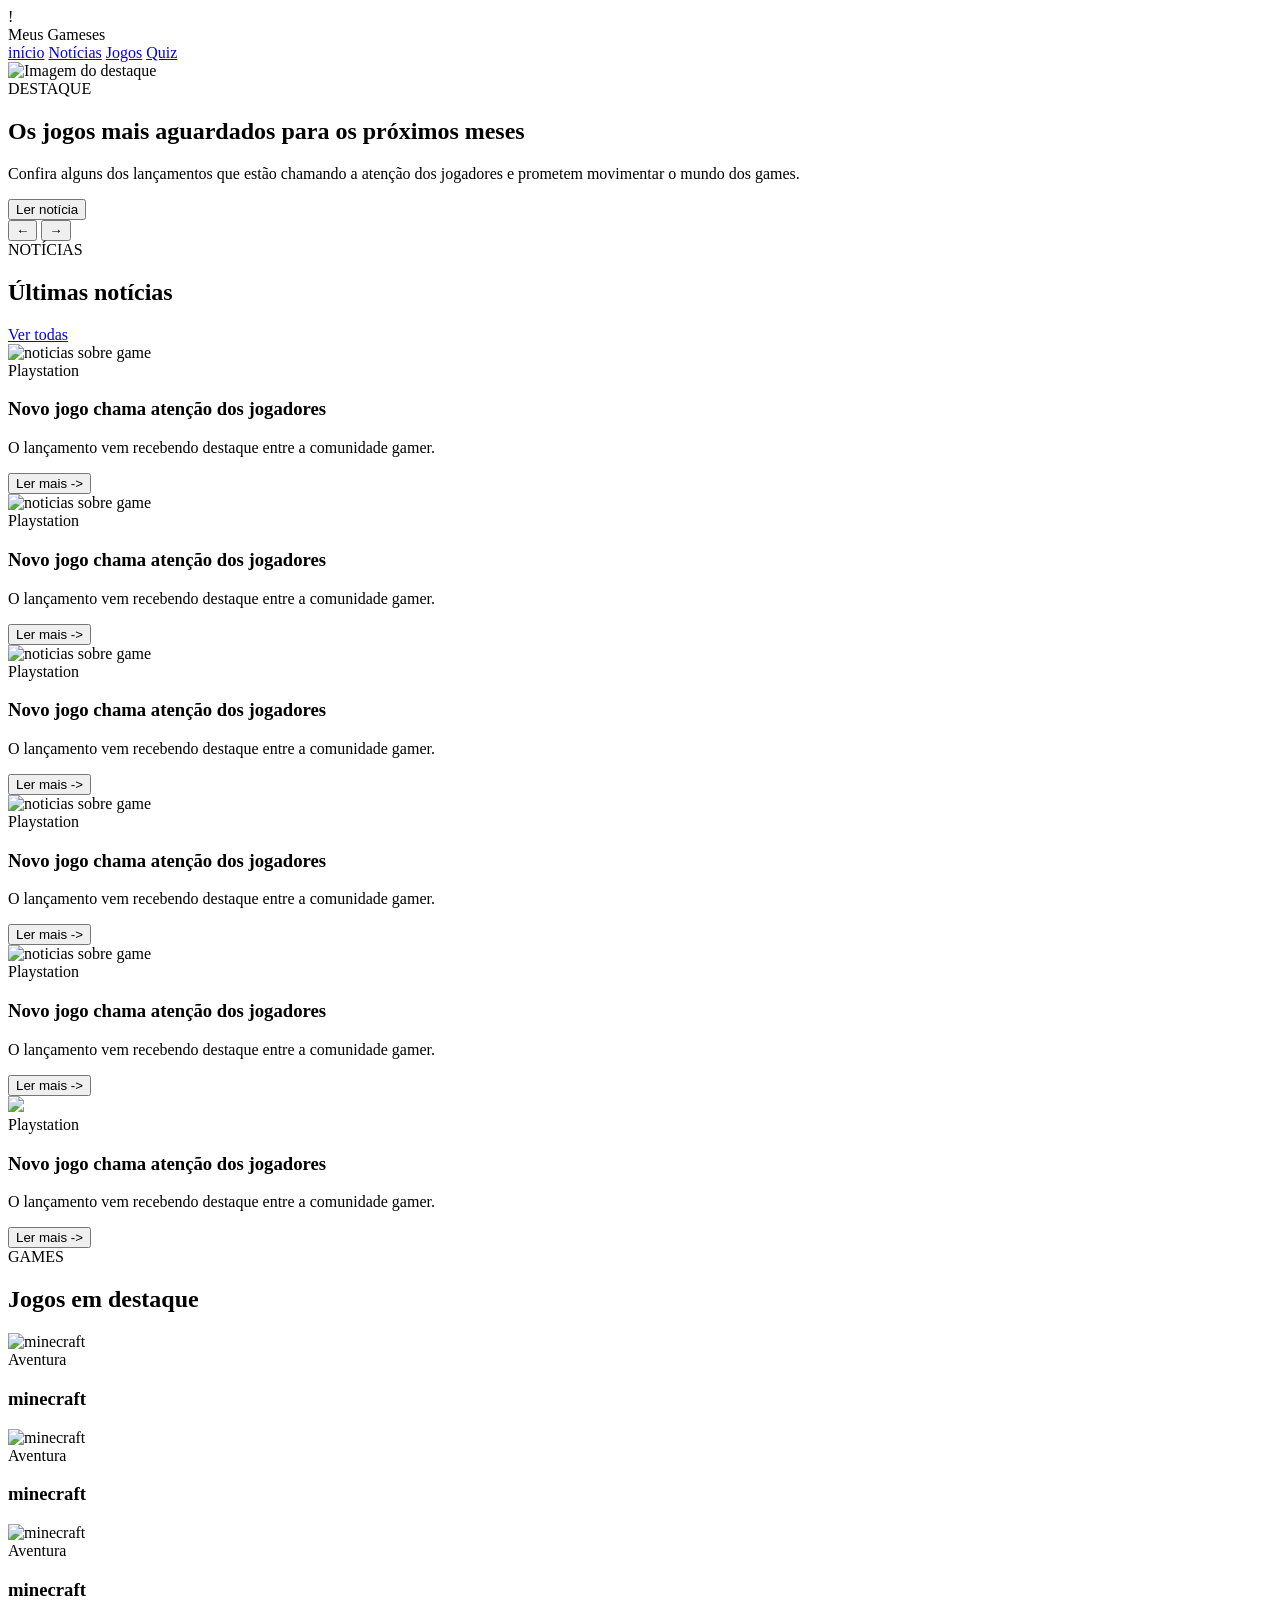
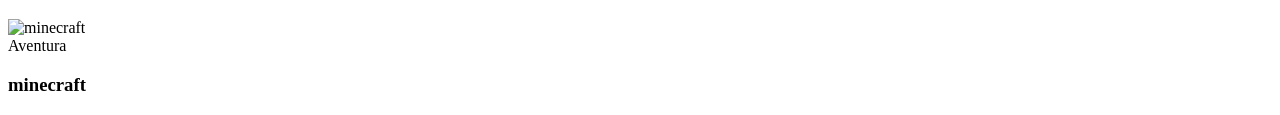
==== index.html @ 11fa1c5f "feat: css em desenvolvimento" ====
<!DOCTYPE html>!
    <html lang="pt-br">

    <head>
        <meta charset="UTF-8">
        <meta name="viewport" content="width=device-width, initial-scale=1.0">
        <title>Meus Games</title>
        <link rel="stylesheet" href="assets/css/style.css">
    </head>

    <body>
        <header>
            <div class="logo">
                Meus Games<span class=" letrae">e</span>s
            </div>
            <nav class="menu">
                <a href="#inicio">início</a>
                <a href="#noticias">Notícias</a>
                <a href="#jogos">Jogos</a>
                <a href="#quiz">Quiz</a>
            </nav>
        </header>
        <main>

            <section id="inicio" class="destaque">
                <img src="./assets/img/image.png" alt="Imagem do destaque" 
                id>
                <div class="destaque-conteudo">
                    <span class="categoria">DESTAQUE</span>
                    <h1>Os jogos mais aguardados para os próximos meses</h1>
                    <p>Confira alguns dos lançamentos que
                        estão chamando a atenção dos jogadores
                        e prometem movimentar o mundo dos games.</p>
                    <button class="botao" id="destaqueButton">
                        Ler notícia
                    </button>
                    <div class="controles-destaque">
                          <button id="anterior">←</button>
                          <button id="proximo">→</button>
            </div>
 
                </div>
            </section>


            <section id="noticias" class="secao">
                <div class="titulo">
                    <div>
                        <span>NOTÍCIAS</span>
                        <h2>Últimas notícias</h2>
                    </div>
                    <a href="#">
                        Ver todas
                    </a>
                </div>

                <div class="noticias-grid">
                    <!--Noticia 1-->
                    <article class="noticia">
                        <img src="https://pt.wikipedia.org/wiki/Ficheiro:Red_Dead_Redemption_2.png" alt="noticias sobre game"
                            >
                        <div class="noticia-conteudo">
                            <span class="categoria">Playstation</span>
                            <h3>Novo jogo chama atenção
                                dos jogadores</h3>
                            <p>O lançamento vem recebendo
                                destaque entre a comunidade gamer.</p>
                            <button class="ler-button">
                                Ler mais ->
                            </button>
                        </div>
                    </article>
                    <article class="noticia">
                        <img src="https://pt.wikipedia.org/wiki/Ficheiro:Red_Dead_Redemption_2.png" alt="noticias sobre game"  >
<div class=" noticia-conteudo">
                        <span class="categoria">Playstation</span>
                        <h3>Novo jogo chama atenção
                            dos jogadores</h3>
                        <p>O lançamento vem recebendo
                            destaque entre a comunidade gamer.</p>
                        <button class="ler-button">
                            Ler mais ->
                        </button>
                </div>
                </article>
                <article class="noticia">
                    <img src="nhttps://pt.wikipedia.org/wiki/Ficheiro:Red_Dead_Redemption_2.png" alt="noticias sobre game" >
      <div class=" noticia-conteudo">
                    <span class="categoria">Playstation</span>
                    <h3>Novo jogo chama atenção
                        dos jogadores</h3>
                    <p>O lançamento vem recebendo
                        destaque entre a comunidade gamer.</p>
                    <button class="ler-button">
                        Ler mais ->
                    </button>
                    </div>
                </article>
                <article class="noticia">
                    <img src="https://pt.wikipedia.org/wiki/Ficheiro:Red_Dead_Redemption_2.png" alt="noticias sobre game">
<div class=" noticia-conteudo">
                    <span class="categoria">Playstation</span>
                    <h3>Novo jogo chama atenção
                        dos jogadores</h3>
                    <p>O lançamento vem recebendo
                        destaque entre a comunidade gamer.</p>
                    <button class="ler-button">
                        Ler mais ->
                    </button>
                    </div>
                </article>
                <article class="noticia">
                    <img src="https://pt.wikipedia.org/wiki/Ficheiro:Red_Dead_Redemption_2.png" alt="noticias sobre game">
<div class=" noticia-conteudo">
                    <span class="categoria">Playstation</span>
                    <h3>Novo jogo chama atenção
                        dos jogadores</h3>
                    <p>O lançamento vem recebendo
                        destaque entre a comunidade gamer.</p>
                    <button class="ler-button">
                        Ler mais ->
                    </button>
                    </div>
                </article>
                <article class="noticia">
                    <img src="/assets/img/image.png">
                    <div class="noticia-conteudo">
                        <span class="categoria">Playstation</span>
                        <h3>Novo jogo chama atenção
                            dos jogadores</h3>
                        <p>O lançamento vem recebendo
                            destaque entre a comunidade gamer.</p>
                        <button class="ler-button">
                            Ler mais ->
                        </button>
                    </div>
                </article>
                    </div>
            </section>

                    <section class="secao" id="jogos">
                        <div class="titulo">
                            <div>
                                <span>GAMES</span>
                                <h2>Jogos em destaque</h2>
                            </div>
                        </div>

                        <div class="jogos-grade">

                            <article class="jogo">
                                <img src="https://encrypted-tbn0.gstatic.com/images?q=tbn:ANd9GcTsi9N5Hr9vhHtpEh9ZqAPrNkSqZq6w1JHaKFLiAonasw&" alt="minecraft">
                                    
                                <div>
                                    <span>Aventura</span>
                                    <h3>minecraft</h3>
                                </div>
                            </article>

                            <article class="jogo">
                                <img src="https://encrypted-tbn0.gstatic.com/images?q=tbn:ANd9GcTsi9N5Hr9vhHtpEh9ZqAPrNkSqZq6w1JHaKFLiAonasw&"
                                    alt="minecraft">
                                <div>
                                    <span>Aventura</span>
                                    <h3>minecraft</h3>
                                </div>
                            </article>

                            <article class="jogo">
                                <img src="https://encrypted-tbn0.gstatic.com/images?q=tbn:ANd9GcTsi9N5Hr9vhHtpEh9ZqAPrNkSqZq6w1JHaKFLiAonasw&"
                                    alt="minecraft">
                                <div>
                                    <span>Aventura</span>
                                    <h3>minecraft</h3>
                                </div>
                            </article>

                            <article class="jogo">
                                <img src="https://encrypted-tbn0.gstatic.com/images?q=tbn:ANd9GcTsi9N5Hr9vhHtpEh9ZqAPrNkSqZq6w1JHaKFLiAonasw&"
                                    alt="minecraft">
                                <div>
                                    <span>Aventura</span>
                                    <h3>minecraft</h3>
                                </div>
                            </article>
                        </div>
                    </section>
                  <footer>
                      <script src="./assets/js/scripit.js"
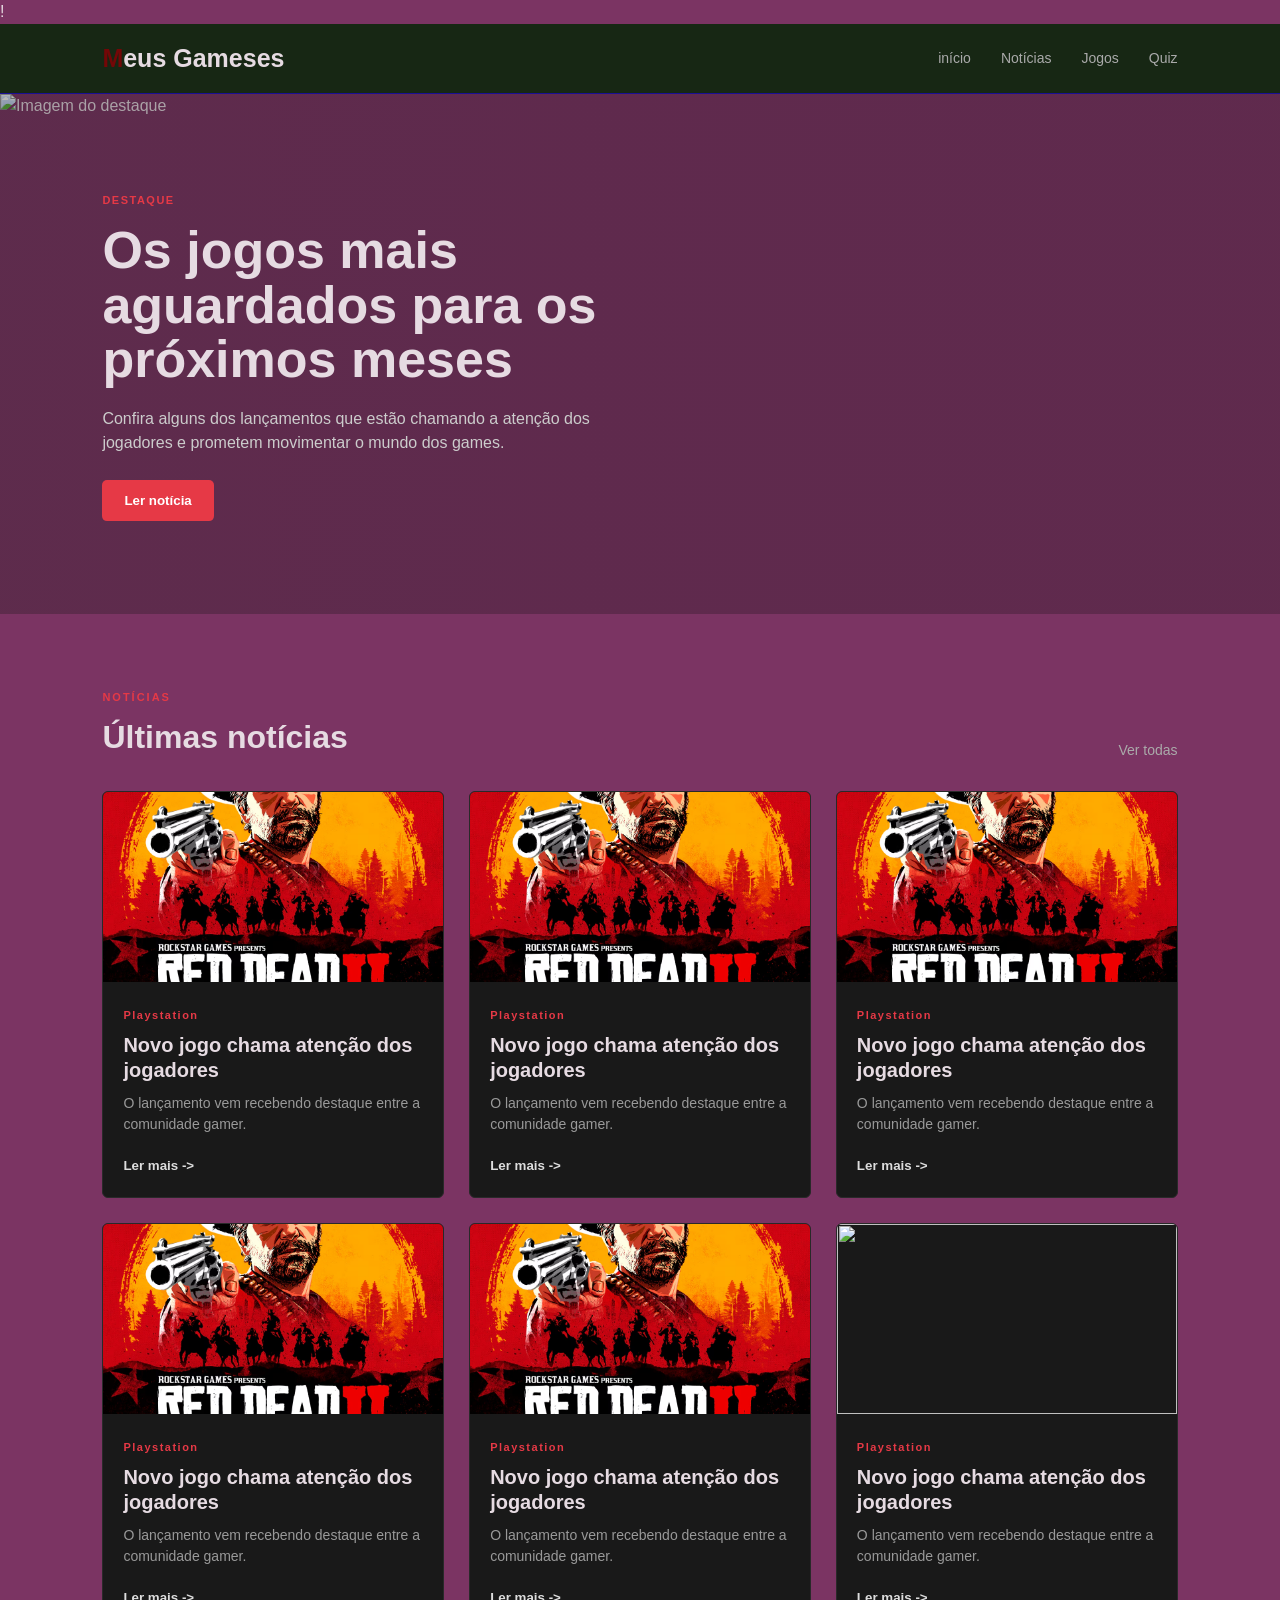
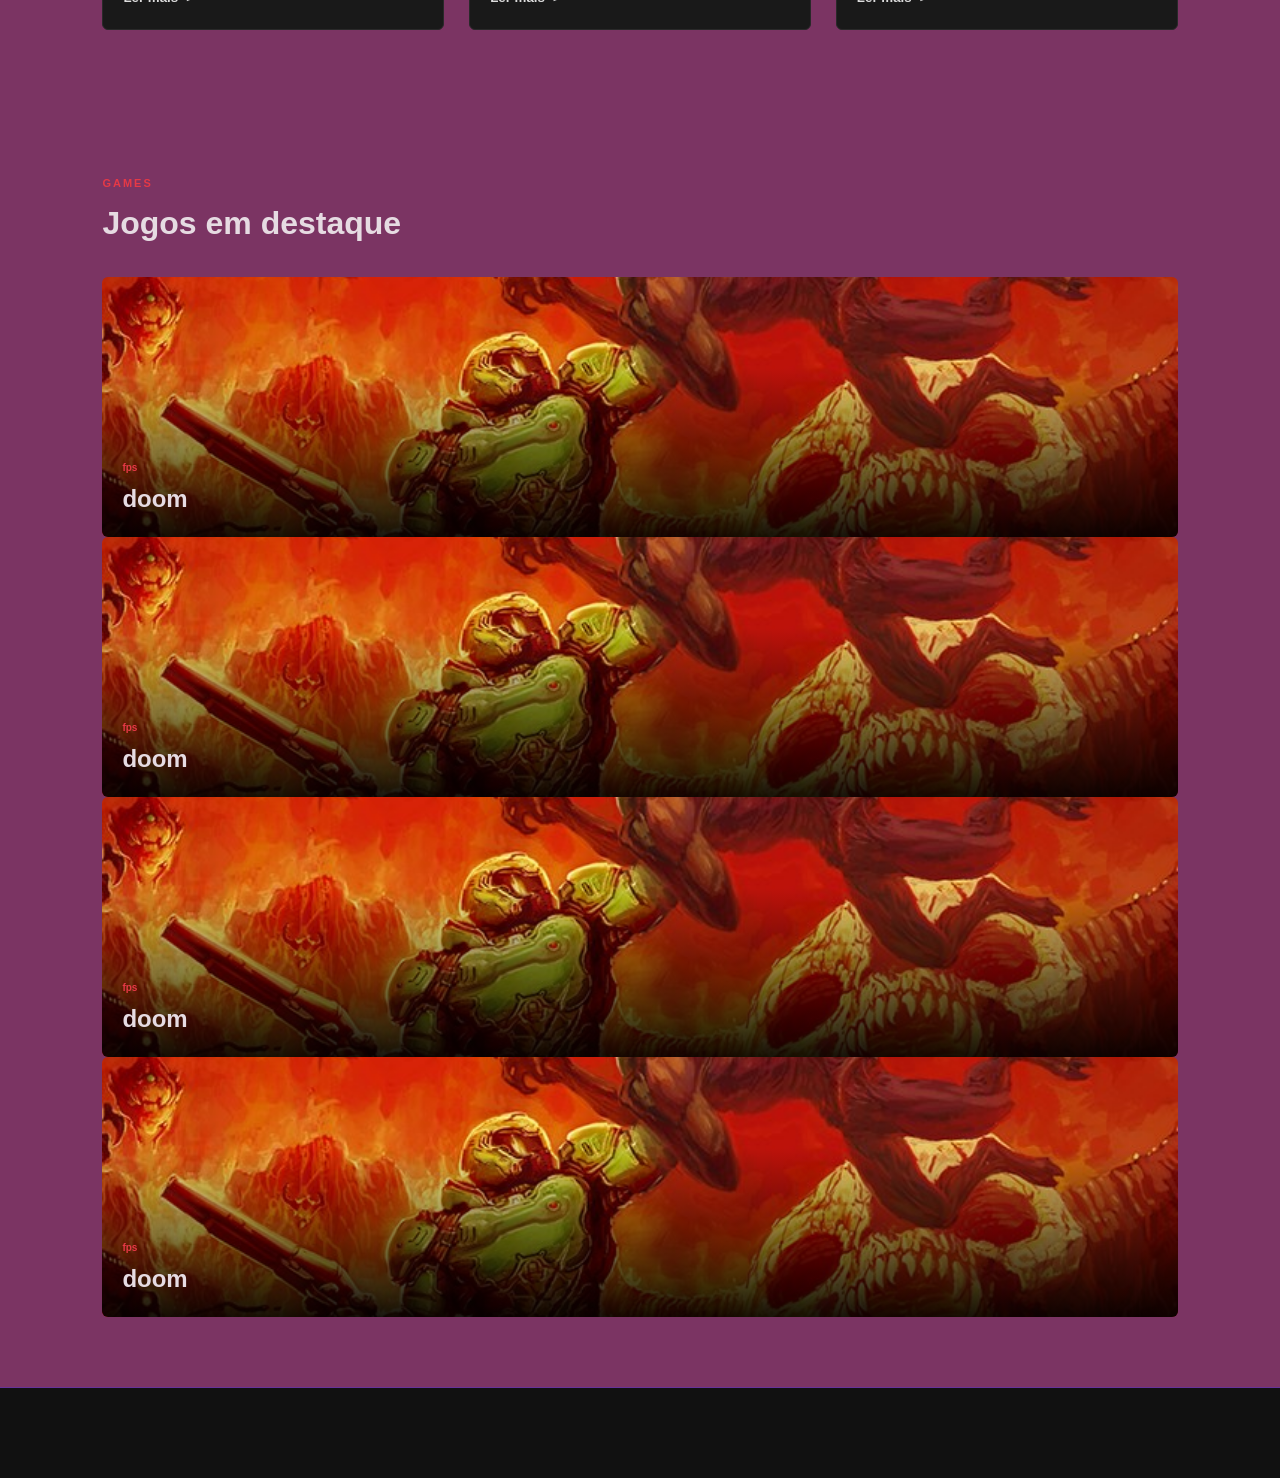
==== commit 856179dd: "feat: criar em css" ====
--- a/index.html
+++ b/index.html
@@ -35,8 +35,8 @@
                         Ler notícia
                     </button>
                     <div class="controles-destaque">
-                          <button id="anterior">←</button>
-                          <button id="proximo">→</button>
+             
+                          
             </div>
  
                 </div>
@@ -57,7 +57,7 @@
                 <div class="noticias-grid">
                     <!--Noticia 1-->
                     <article class="noticia">
-                        <img src="https://pt.wikipedia.org/wiki/Ficheiro:Red_Dead_Redemption_2.png" alt="noticias sobre game"
+                        <img src="./assets/img/rdr2.avif" alt="noticias sobre game"
                             >
                         <div class="noticia-conteudo">
                             <span class="categoria">Playstation</span>
@@ -71,7 +71,7 @@
                         </div>
                     </article>
                     <article class="noticia">
-                        <img src="https://pt.wikipedia.org/wiki/Ficheiro:Red_Dead_Redemption_2.png" alt="noticias sobre game"  >
+                        <img src="./assets/img/rdr2.avif" alt="noticias sobre game"  >
 <div class=" noticia-conteudo">
                         <span class="categoria">Playstation</span>
                         <h3>Novo jogo chama atenção
@@ -84,7 +84,7 @@
                 </div>
                 </article>
                 <article class="noticia">
-                    <img src="nhttps://pt.wikipedia.org/wiki/Ficheiro:Red_Dead_Redemption_2.png" alt="noticias sobre game" >
+                    <img src="./assets/img/rdr2.avif" alt="noticias sobre game" >
       <div class=" noticia-conteudo">
                     <span class="categoria">Playstation</span>
                     <h3>Novo jogo chama atenção
@@ -97,7 +97,7 @@
                     </div>
                 </article>
                 <article class="noticia">
-                    <img src="https://pt.wikipedia.org/wiki/Ficheiro:Red_Dead_Redemption_2.png" alt="noticias sobre game">
+                    <img src="./assets/img/rdr2.avif" alt="noticias sobre game">
 <div class=" noticia-conteudo">
                     <span class="categoria">Playstation</span>
                     <h3>Novo jogo chama atenção
@@ -110,7 +110,7 @@
                     </div>
                 </article>
                 <article class="noticia">
-                    <img src="https://pt.wikipedia.org/wiki/Ficheiro:Red_Dead_Redemption_2.png" alt="noticias sobre game">
+                    <img src="./assets/img/rdr2.avif" alt="noticias sobre game">
 <div class=" noticia-conteudo">
                     <span class="categoria">Playstation</span>
                     <h3>Novo jogo chama atenção
@@ -149,38 +149,38 @@
                         <div class="jogos-grade">
 
                             <article class="jogo">
-                                <img src="https://encrypted-tbn0.gstatic.com/images?q=tbn:ANd9GcTsi9N5Hr9vhHtpEh9ZqAPrNkSqZq6w1JHaKFLiAonasw&" alt="minecraft">
+                                <img src="./assets/img/doom.png" alt="jogos classicos">
                                     
                                 <div>
-                                    <span>Aventura</span>
-                                    <h3>minecraft</h3>
+                                    <span>fps</span>
+                                    <h3>doom</h3>
                                 </div>
                             </article>
 
                             <article class="jogo">
-                                <img src="https://encrypted-tbn0.gstatic.com/images?q=tbn:ANd9GcTsi9N5Hr9vhHtpEh9ZqAPrNkSqZq6w1JHaKFLiAonasw&"
-                                    alt="minecraft">
+                                <img src="./assets/img/doom.png"
+                                    alt="jogos classicos">
                                 <div>
-                                    <span>Aventura</span>
-                                    <h3>minecraft</h3>
+                                    <span>fps</span>
+                                    <h3>doom</h3>
                                 </div>
                             </article>
 
                             <article class="jogo">
-                                <img src="https://encrypted-tbn0.gstatic.com/images?q=tbn:ANd9GcTsi9N5Hr9vhHtpEh9ZqAPrNkSqZq6w1JHaKFLiAonasw&"
-                                    alt="minecraft">
+                                <img src="./assets/img/doom.png"
+                                    alt="jogos classicos">
                                 <div>
-                                    <span>Aventura</span>
-                                    <h3>minecraft</h3>
+                                    <span>fps</span>
+                                    <h3>doom</h3>
                                 </div>
                             </article>
 
                             <article class="jogo">
-                                <img src="https://encrypted-tbn0.gstatic.com/images?q=tbn:ANd9GcTsi9N5Hr9vhHtpEh9ZqAPrNkSqZq6w1JHaKFLiAonasw&"
-                                    alt="minecraft">
+                                <img src="./assets/img/doom.png"
+                                    alt="jogos classicos">
                                 <div>
-                                    <span>Aventura</span>
-                                    <h3>minecraft</h3>
+                                    <span>fps</span>
+                                    <h3>doom</h3>
                                 </div>
                             </article>
                         </div>
--- a/assets/css/style.css
+++ b/assets/css/style.css
@@ -0,0 +1,640 @@
+* {
+
+    margin: 0;
+
+    padding: 0;
+
+    box-sizing: border-box;
+
+}
+
+body {
+
+    background-color: #5c043fce;
+
+    color: #e6dbe2;
+
+    font-family: Arial, Helvetica, sans-serif;
+
+    line-height: 1.5;
+
+}
+
+header {
+
+    height: 70px;
+
+    display: flex;
+
+    align-items: center;
+
+    justify-content: space-between;
+
+    padding: 0 8%;
+
+    background-color: #022504d2;
+
+    border-bottom: 1px solid #1c0bb7c9;
+
+    position: sticky;
+
+    top: 0;
+
+    z-index: 10;
+
+}
+
+.logo {
+
+    font-size: 25px;
+
+    font-weight: bold;
+
+}
+
+.logo::first-letter {
+
+    color: #730707;
+
+}
+
+.menu {
+
+    display: flex;
+
+    gap: 30px;
+
+}
+
+.menu a {
+
+    color: #aaa;
+
+    text-decoration: none;
+
+    font-size: 14px;
+
+}
+
+.menu a:hover {
+
+    color: #b60000;
+
+}
+
+.destaque {
+
+    min-height: 520px;
+
+    position: relative;
+
+    overflow: hidden;
+
+}
+
+.destaque img {
+
+    width: 100%;
+
+    height: 520px;
+
+    object-fit: cover;
+
+    display: block;
+
+}
+
+.destaque::after {
+
+    content: "";
+
+    position: absolute;
+
+    inset: 0;
+
+    background:
+
+        linear-gradient(90deg,
+
+            rgba(26, 24, 24, 0.30),
+
+            rgba(12, 12, 12, 0.25),
+
+            rgba(14, 13, 13, 0.25));
+
+}
+
+.destaque-conteudo {
+
+    position: absolute;
+
+    z-index: 1;
+
+    top: 50%;
+
+    left: 8%;
+
+    transform: translateY(-50%);
+
+    max-width: 620px;
+
+}
+
+.categoria {
+
+    color: #e63946;
+
+    font-size: 11px;
+
+    font-weight: bold;
+
+    letter-spacing: 1.5px;
+
+}
+
+h1 {
+
+    font-size: 52px;
+
+    line-height: 1.05;
+
+    margin: 12px 0 20px;
+
+}
+
+.destaque p {
+
+    color: #ccc;
+
+    max-width: 550px;
+
+    margin-bottom: 25px;
+
+}
+
+.botao {
+
+    padding: 13px 22px;
+
+    border: none;
+
+    border-radius: 5px;
+
+    background-color: #e63946;
+
+    color: white;
+
+    font-weight: bold;
+
+    cursor: pointer;
+
+}
+
+.botao:hover {
+
+    background-color: #c92f3b;
+
+    scale: 1.1;
+
+}
+
+.secao {
+
+    padding: 70px 8%;
+
+}
+
+.titulo {
+
+    display: flex;
+
+    justify-content: space-between;
+
+    align-items: end;
+
+    margin-bottom: 30px;
+
+}
+
+.titulo span {
+
+    color: #e63946;
+
+    font-size: 11px;
+
+    font-weight: bold;
+
+    letter-spacing: 2px;
+
+}
+
+.titulo h2 {
+
+    font-size: 32px;
+
+    margin-top: 5px;
+
+}
+
+.titulo a {
+
+    color: #aaa;
+
+    font-size: 14px;
+
+    text-decoration: none;
+
+}
+
+.titulo a:hover {
+
+    color: #fff;
+
+}
+
+.noticias-grid {
+
+    display: grid;
+
+    grid-template-columns: repeat(3, 1fr);
+
+    gap: 25px;
+
+}
+
+.noticia {
+
+    background-color: #191919;
+
+    border: 1px solid #292929;
+
+    border-radius: 6px;
+
+    overflow: hidden;
+
+    transition: transform 0.2s;
+
+}
+
+.noticia:hover {
+
+    transform: translateY(-4px);
+
+}
+
+.noticia img {
+
+    width: 100%;
+
+    height: 190px;
+
+    object-fit: cover;
+
+    display: block;
+
+}
+
+.noticia-conteudo {
+
+    padding: 20px;
+
+}
+
+.noticia h3 {
+
+    font-size: 20px;
+
+    line-height: 1.25;
+
+    margin: 7px 0 10px;
+
+}
+
+.noticia p {
+
+    color: #999;
+
+    font-size: 14px;
+
+    margin-bottom: 18px;
+
+}
+
+.ler-button {
+
+    border: none;
+
+    background: none;
+
+    color: #ddd;
+
+    font-weight: bold;
+
+    cursor: pointer;
+
+}
+
+.ler-button:hover {
+
+    color: #e63946;
+
+}
+
+.jogos-grid {
+
+    display: grid;
+
+    grid-template-columns: repeat(4, 1fr);
+
+    gap: 20px;
+
+}
+
+.jogo {
+
+    position: relative;
+
+    height: 260px;
+
+    overflow: hidden;
+
+    border-radius: 6px;
+
+    cursor: pointer;
+
+}
+
+.jogo img {
+
+    width: 100%;
+
+    height: 100%;
+
+    object-fit: cover;
+
+    transition: transform 0.3s;
+
+}
+
+.jogo:hover img {
+
+    transform: scale(1.25);
+
+}
+
+.jogo::after {
+
+    content: "";
+
+    position: absolute;
+
+    inset: 0;
+
+    background:
+
+        linear-gradient(transparent 35%,
+
+            rgba(0, 0, 0, 0.9));
+
+}
+
+
+.jogo div {
+
+    position: absolute;
+
+    z-index: 1;
+
+    bottom: 20px;
+
+    left: 20px;
+
+}
+
+.jogo span {
+
+    color: #e63946;
+
+    font-size: 10px;
+
+    font-weight: bold;
+
+}
+
+.jogo h3 {
+
+    font-size: 24px;
+
+    margin-top: 3px;
+
+}
+
+.mais-lidas {
+
+    max-width: 850px;
+
+    border-top: 1px solid #e63946;
+
+}
+
+.mais-lida {
+
+    display: flex;
+
+    gap: 25px;
+
+    padding: 22px 0;
+
+    border-bottom: 1px dashed #e63946;
+
+}
+
+.mais-lida strong {
+
+    color: #444;
+
+    font-size: 35px;
+
+    min-width: 55px;
+
+}
+
+.mais-lida span {
+
+    color: #e63946;
+
+    font-size: 10px;
+
+    font-weight: bold;
+
+}
+
+.mais-lida h3 {
+
+    font-size: 18px;
+
+    margin-top: 4px;
+
+}
+
+footer {
+    padding: 45px 8%;
+    display: grid;
+    grid-template-columns: 2fr 1fr 1fr;
+    gap: 50px;
+    background-color: #111;
+    border-top: 1px solid rebeccapurple;
+}
+
+footer strong {
+    font-size: 20px;
+}
+
+footer p {
+    color: gold;
+    font-size: 13px;
+    margin-top: 8px;
+    max-width: 3000px;
+}
+
+footer h4 {
+    margin-bottom: 10px;
+}
+
+footer a {
+    display: block;
+    color: beige;
+    text-decoration: none;
+    font-size: 13px;
+    margin-bottom: 5px;
+}
+
+footer a:hover {
+    font-size: 20px;
+}
+
+
+@media (max-width: 900px) {
+ 
+    .header {
+        padding: 0 5%;
+    }
+ 
+ 
+    .destaque-conteudo {
+        left: 5%;
+        right: 5%;
+    }
+ 
+ 
+    .destaque h1 {
+        font-size: 42px;
+    }
+ 
+ 
+    .secao {
+        padding: 60px 5%;
+    }
+ 
+ 
+    .noticias-grid {
+        grid-template-columns:
+            repeat(2, 1fr);
+    }
+ 
+ 
+    .jogos-grid {
+        grid-template-columns:
+            repeat(2, 1fr);
+    }
+ 
+ 
+ 
+ 
+}
+ @media (max-width: 900px) {
+ 
+    .header {
+        padding: 0 5%;
+    }
+ 
+ 
+    .destaque-conteudo {
+        left: 5%;
+        right: 5%;
+    }
+ 
+ 
+    .destaque h1 {
+        font-size: 42px;
+    }
+ 
+ 
+    .secao {
+        padding: 60px 5%;
+    }
+ 
+ 
+    .noticias-grid {
+        grid-template-columns:
+            repeat(2, 1fr);
+    }
+ 
+ 
+    .jogos-grid {
+        grid-template-columns:
+            repeat(2, 1fr);
+    }
+ 
+ 
+ 
+ 
+}
+ @media (max-width: 600px) {
+    .menu {
+        display: sticky;
+    }
+ 
+ 
+    .menu-button {
+        display: block;
+    }
+ 
+ 
+    .destaque,
+    .destaque img {
+        min-height: 500px;
+ 
+        height: 1000px;
+    }
+ 
+ 
+    .destaque h1 {
+        font-size: 34px;
+    }
+ 
+ 
+    .noticias-grid {
+        grid-template-columns: 3fr;
+    }
+ 
+ 
+    .jogos-grid {
+        grid-template-columns: 3fr;
+    }
+ 
+ 
+    .titulo {
+        align-items: start;
+ 
+        flex-direction: column;
+ 
+        gap: 10px;
+    }
+ 
+ 
+    footer {
+        grid-template-columns: 3fr;
+    }
+ 
+}
